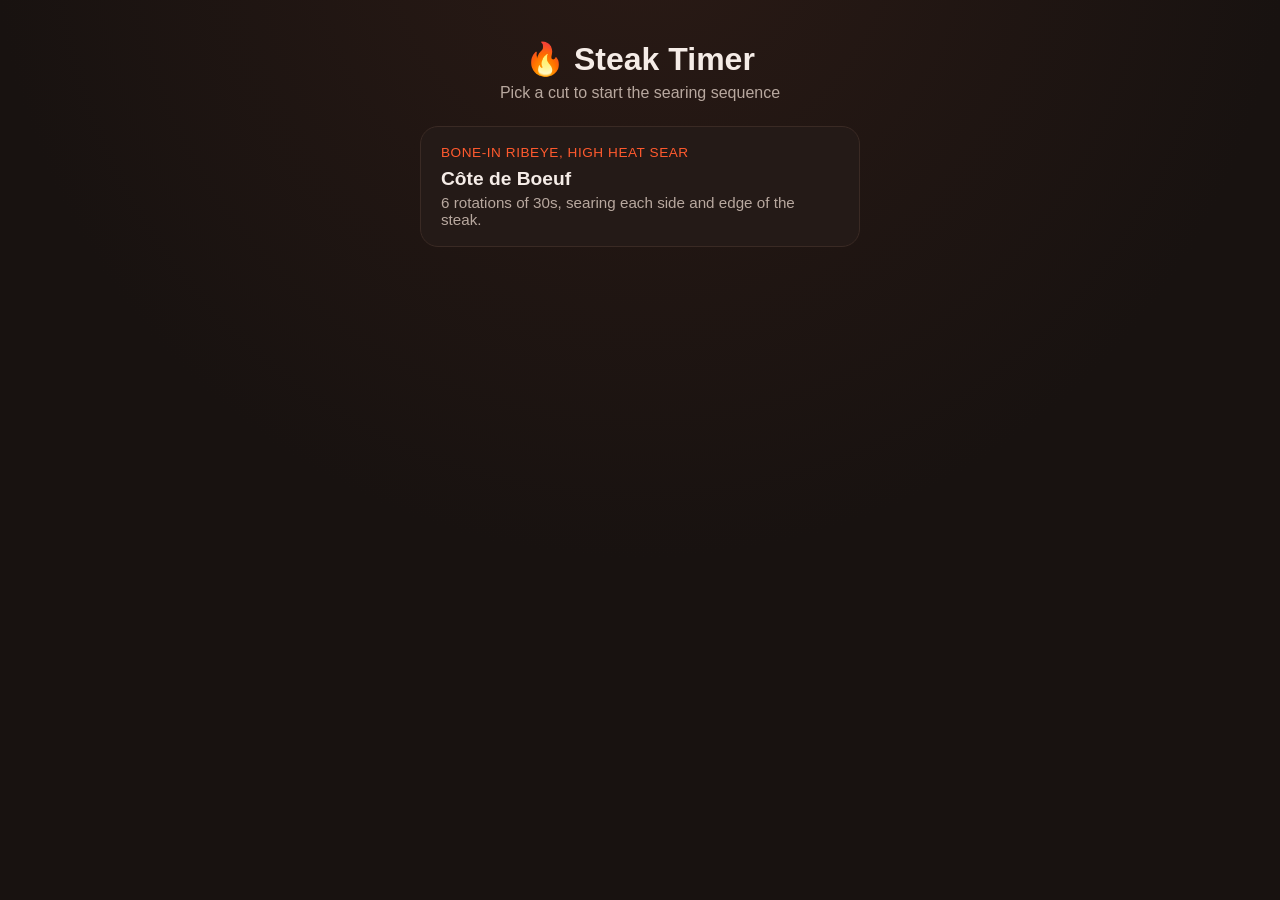
==== cooking-timer-app/index.html @ 33258ddd "Added cooking timer app files" ====
<!DOCTYPE html>
<html lang="en">
<head>
<meta charset="UTF-8">
<meta name="viewport" content="width=device-width, initial-scale=1, viewport-fit=cover">
<title>Steak Timer</title>
<link rel="stylesheet" href="style.css">
</head>
<body>

<main id="app">

  <!-- Recipe selection screen -->
  <section id="screen-select" class="screen">
    <header class="app-header">
      <h1>🔥 Steak Timer</h1>
      <p class="tagline">Pick a cut to start the searing sequence</p>
    </header>

    <div id="recipe-list" class="recipe-list"></div>
  </section>

  <!-- Timer screen -->
  <section id="screen-timer" class="screen hidden">

    <header class="timer-header">
      <button id="btn-back" class="icon-btn" aria-label="Back to recipe list">←</button>
      <div class="timer-title">
        <h2 id="recipe-name"></h2>
        <div id="step-dots" class="step-dots"></div>
      </div>
      <button id="btn-mute" class="icon-btn" aria-label="Toggle voice announcements">🔊</button>
    </header>

    <div class="timer-body">
      <div class="ring-wrap">
        <svg class="ring" viewBox="0 0 200 200">
          <circle class="ring-track" cx="100" cy="100" r="90"></circle>
          <circle id="ring-progress" class="ring-progress" cx="100" cy="100" r="90"></circle>
        </svg>
        <div class="ring-center">
          <div id="time-left" class="time-left">0:30</div>
          <div id="step-count" class="step-count">Step 1 of 6</div>
        </div>
      </div>

      <div id="instruction" class="instruction">Sear side 1</div>
      <div id="next-up" class="next-up">Next: Sear side 2</div>
    </div>

    <div class="controls">
      <button id="btn-skip" class="btn btn-secondary">Skip ⏭</button>
      <button id="btn-pause" class="btn btn-primary">Start</button>
      <button id="btn-reset" class="btn btn-secondary">Reset ⟲</button>
    </div>
  </section>

  <!-- Done screen -->
  <section id="screen-done" class="screen hidden">
    <div class="done-content">
      <div class="done-emoji">🥩</div>
      <h2>Searing complete</h2>
      <p>All 6 sides seared. Rest the steak before slicing.</p>
      <button id="btn-again" class="btn btn-primary">Cook another</button>
    </div>
  </section>

</main>

<script src="recipes.js"></script>
<script src="app.js"></script>
</body>
</html>
---- cooking-timer-app/style.css ----
:root {
  --bg: #181210;
  --bg-panel: #241a17;
  --ember: #ff5a2e;
  --ember-dim: #7a2e17;
  --char: #0f0b0a;
  --text: #f5ece7;
  --text-dim: #b8a89f;
  --good: #4caf7d;
  --ring-track: #2e2321;
  --radius: 18px;
}

* { box-sizing: border-box; }

html, body {
  height: 100%;
  margin: 0;
}

body {
  background: radial-gradient(circle at 50% -10%, #2a1a15 0%, var(--bg) 55%);
  color: var(--text);
  font-family: -apple-system, BlinkMacSystemFont, "Segoe UI", Roboto, sans-serif;
  min-height: 100vh;
  display: flex;
  flex-direction: column;
}

#app {
  flex: 1;
  display: flex;
  flex-direction: column;
  max-width: 480px;
  margin: 0 auto;
  width: 100%;
  padding: 0 20px 24px;
}

.screen { flex: 1; display: flex; flex-direction: column; }
.hidden { display: none !important; }

/* ---------- Header ---------- */

.app-header {
  text-align: center;
  padding: 40px 0 24px;
}

.app-header h1 {
  font-size: 2rem;
  margin: 0 0 6px;
}

.tagline {
  color: var(--text-dim);
  margin: 0;
}

/* ---------- Recipe list ---------- */

.recipe-list {
  display: flex;
  flex-direction: column;
  gap: 14px;
}

.recipe-card {
  background: var(--bg-panel);
  border: 1px solid #3a2a24;
  border-radius: var(--radius);
  padding: 18px 20px;
  text-align: left;
  color: var(--text);
  cursor: pointer;
  font-family: inherit;
  transition: border-color 0.15s, transform 0.1s;
}

.recipe-card:hover { border-color: var(--ember); }
.recipe-card:active { transform: scale(0.98); }

.recipe-card h3 {
  margin: 0 0 4px;
  font-size: 1.2rem;
}

.recipe-card .subtitle {
  color: var(--ember);
  font-size: 0.85rem;
  margin: 0 0 8px;
  text-transform: uppercase;
  letter-spacing: 0.04em;
}

.recipe-card .description {
  color: var(--text-dim);
  margin: 0;
  font-size: 0.95rem;
}

/* ---------- Timer header ---------- */

.timer-header {
  display: flex;
  align-items: center;
  justify-content: space-between;
  padding: 20px 0 8px;
  gap: 12px;
}

.timer-title { text-align: center; flex: 1; }
.timer-title h2 { margin: 0 0 8px; font-size: 1.3rem; }

.icon-btn {
  background: var(--bg-panel);
  border: 1px solid #3a2a24;
  color: var(--text);
  width: 44px;
  height: 44px;
  border-radius: 50%;
  font-size: 1.1rem;
  cursor: pointer;
  flex-shrink: 0;
}

.icon-btn.muted { opacity: 0.4; }

.step-dots {
  display: flex;
  justify-content: center;
  gap: 6px;
}

.step-dots .dot {
  width: 9px;
  height: 9px;
  border-radius: 50%;
  background: var(--ring-track);
  transition: background 0.2s;
}

.step-dots .dot.done { background: var(--good); }
.step-dots .dot.active { background: var(--ember); }

/* ---------- Timer body ---------- */

.timer-body {
  flex: 1;
  display: flex;
  flex-direction: column;
  align-items: center;
  justify-content: center;
  gap: 20px;
  padding: 10px 0 20px;
}

.ring-wrap {
  position: relative;
  width: min(70vw, 280px);
  height: min(70vw, 280px);
}

.ring { width: 100%; height: 100%; transform: rotate(-90deg); }

.ring-track {
  fill: none;
  stroke: var(--ring-track);
  stroke-width: 10;
}

.ring-progress {
  fill: none;
  stroke: var(--ember);
  stroke-width: 10;
  stroke-linecap: round;
  stroke-dasharray: 565.48;
  stroke-dashoffset: 0;
  transition: stroke-dashoffset 0.2s linear, stroke 0.2s;
}

.ring-progress.warning { stroke: #ffb84d; }

.ring-center {
  position: absolute;
  inset: 0;
  display: flex;
  flex-direction: column;
  align-items: center;
  justify-content: center;
}

.time-left {
  font-size: 3.2rem;
  font-weight: 700;
  font-variant-numeric: tabular-nums;
  line-height: 1;
}

.step-count {
  color: var(--text-dim);
  margin-top: 6px;
  font-size: 0.9rem;
}

.instruction {
  font-size: 1.8rem;
  font-weight: 700;
  text-align: center;
  color: var(--text);
}

.next-up {
  color: var(--text-dim);
  font-size: 1rem;
}

/* ---------- Controls ---------- */

.controls {
  display: flex;
  gap: 10px;
  padding-bottom: 10px;
}

.btn {
  flex: 1;
  padding: 16px 12px;
  border-radius: 14px;
  border: none;
  font-size: 1rem;
  font-weight: 600;
  cursor: pointer;
  font-family: inherit;
}

.btn-primary {
  background: var(--ember);
  color: var(--char);
  flex: 1.4;
}

.btn-primary:active { background: #e04a20; }

.btn-secondary {
  background: var(--bg-panel);
  color: var(--text);
  border: 1px solid #3a2a24;
}

.btn-secondary:active { border-color: var(--ember); }

/* ---------- Done screen ---------- */

#screen-done {
  align-items: center;
  justify-content: center;
  text-align: center;
}

.done-content {
  display: flex;
  flex-direction: column;
  align-items: center;
  gap: 10px;
}

.done-emoji { font-size: 4rem; }

.done-content h2 { margin: 0; }
.done-content p { color: var(--text-dim); margin: 0 0 16px; }

.done-content .btn { min-width: 200px; }
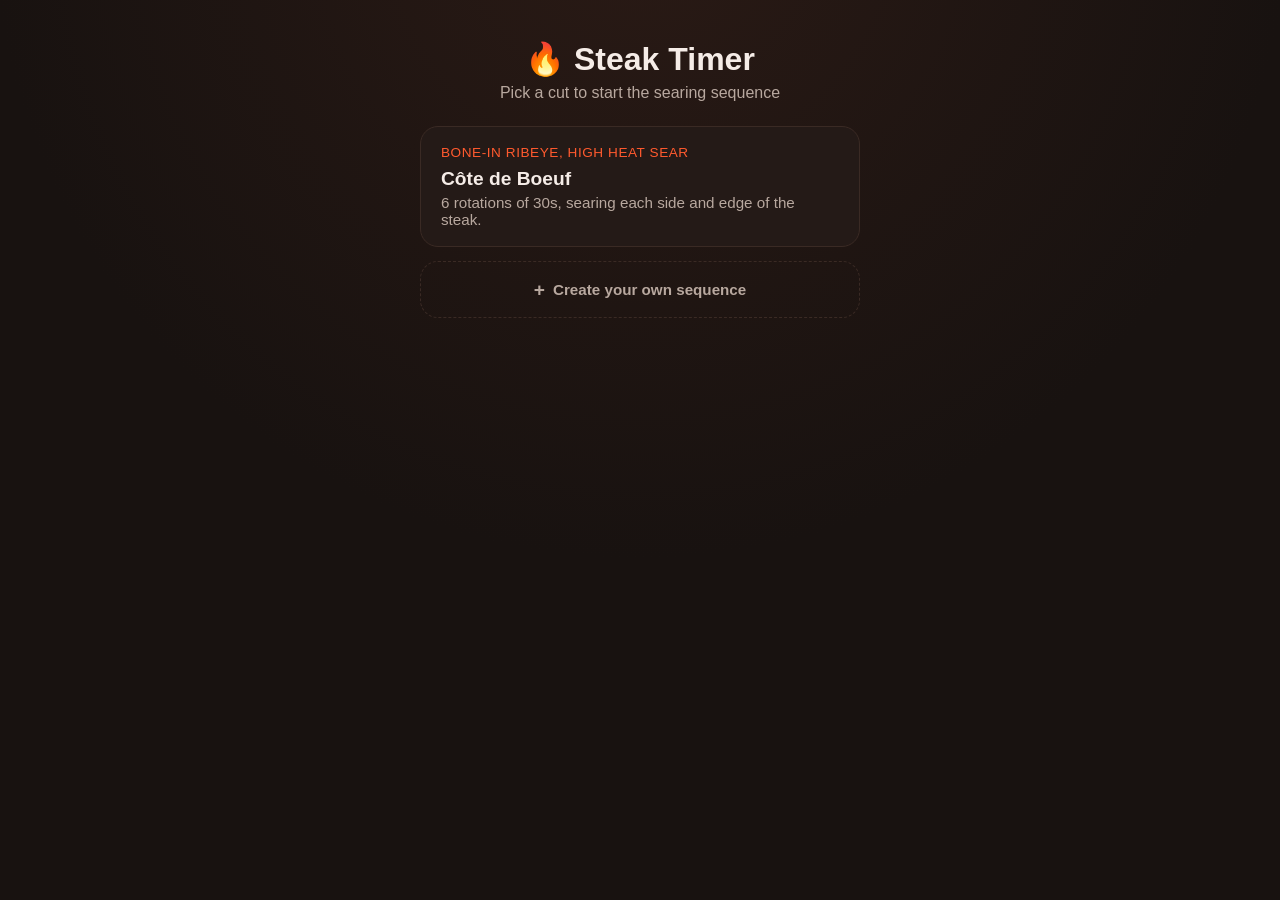
==== commit 4293c4bd: "Add custom sequence builder and show elapsed time on completion Adds a "Create your own sequence" fl" ====
--- a/cooking-timer-app/index.html
+++ b/cooking-timer-app/index.html
@@ -3,6 +3,9 @@
 <head>
 <meta charset="UTF-8">
 <meta name="viewport" content="width=device-width, initial-scale=1, viewport-fit=cover">
+<meta name="description" content="Hands-free searing timer that walks you through each side, step by step, with a spoken cue when it's time to flip.">
+<meta name="theme-color" content="#181210">
+<link rel="icon" href="data:image/svg+xml,%3Csvg xmlns='http://www.w3.org/2000/svg' viewBox='0 0 100 100'%3E%3Ctext y='.9em' font-size='90'%3E%F0%9F%94%A5%3C/text%3E%3C/svg%3E">
 <title>Steak Timer</title>
 <link rel="stylesheet" href="style.css">
 </head>
@@ -13,7 +16,7 @@
   <!-- Recipe selection screen -->
   <section id="screen-select" class="screen">
     <header class="app-header">
-      <h1>🔥 Steak Timer</h1>
+      <h1 id="app-title" tabindex="-1"><span aria-hidden="true">🔥</span> Steak Timer</h1>
       <p class="tagline">Pick a cut to start the searing sequence</p>
     </header>
 
@@ -26,15 +29,15 @@
     <header class="timer-header">
       <button id="btn-back" class="icon-btn" aria-label="Back to recipe list">←</button>
       <div class="timer-title">
-        <h2 id="recipe-name"></h2>
-        <div id="step-dots" class="step-dots"></div>
+        <h2 id="recipe-name" tabindex="-1"></h2>
+        <div id="step-dots" class="step-dots" aria-hidden="true"></div>
       </div>
       <button id="btn-mute" class="icon-btn" aria-label="Toggle voice announcements">🔊</button>
     </header>
 
     <div class="timer-body">
       <div class="ring-wrap">
-        <svg class="ring" viewBox="0 0 200 200">
+        <svg class="ring" viewBox="0 0 200 200" aria-hidden="true">
           <circle class="ring-track" cx="100" cy="100" r="90"></circle>
           <circle id="ring-progress" class="ring-progress" cx="100" cy="100" r="90"></circle>
         </svg>
@@ -44,24 +47,55 @@
         </div>
       </div>
 
-      <div id="instruction" class="instruction">Sear side 1</div>
+      <div id="instruction" class="instruction" aria-live="polite" aria-atomic="true">Sear side 1</div>
       <div id="next-up" class="next-up">Next: Sear side 2</div>
     </div>
 
     <div class="controls">
-      <button id="btn-skip" class="btn btn-secondary">Skip ⏭</button>
+      <button id="btn-skip" class="btn btn-secondary">Skip <span aria-hidden="true">⏭</span></button>
       <button id="btn-pause" class="btn btn-primary">Start</button>
-      <button id="btn-reset" class="btn btn-secondary">Reset ⟲</button>
+      <button id="btn-reset" class="btn btn-secondary">Reset <span aria-hidden="true">⟲</span></button>
     </div>
+
+    <div class="elapsed">Total elapsed: <span id="elapsed-time">0:00</span></div>
   </section>
 
   <!-- Done screen -->
   <section id="screen-done" class="screen hidden">
     <div class="done-content">
-      <div class="done-emoji">🥩</div>
-      <h2>Searing complete</h2>
-      <p>All 6 sides seared. Rest the steak before slicing.</p>
+      <div class="done-emoji" aria-hidden="true">🥩</div>
+      <h2 id="done-heading" tabindex="-1">Searing complete</h2>
+      <p id="done-summary">All 6 sides seared. Rest the steak before slicing.</p>
+      <p class="done-elapsed">Total cooking time: <span id="done-elapsed-time">0:00</span></p>
       <button id="btn-again" class="btn btn-primary">Cook another</button>
+    </div>
+  </section>
+
+  <!-- Custom sequence builder -->
+  <section id="screen-builder" class="screen hidden">
+    <header class="timer-header">
+      <button id="btn-builder-back" class="icon-btn" aria-label="Back to recipe list">←</button>
+      <div class="timer-title">
+        <h2 id="builder-heading" tabindex="-1">New Sequence</h2>
+      </div>
+      <span class="icon-btn-placeholder" aria-hidden="true"></span>
+    </header>
+
+    <div class="builder-body">
+      <label class="field">
+        <span class="field-label">Sequence name</span>
+        <input id="builder-name" type="text" placeholder="e.g. Ribeye four sides" maxlength="60">
+      </label>
+
+      <div id="builder-steps" class="builder-steps"></div>
+
+      <button id="btn-add-step" type="button" class="btn btn-secondary btn-add-step">+ Add step</button>
+
+      <p id="builder-error" class="builder-error hidden" role="alert"></p>
+    </div>
+
+    <div class="controls">
+      <button id="btn-start-custom" class="btn btn-primary">Start Sequence</button>
     </div>
   </section>
 
--- a/cooking-timer-app/style.css
+++ b/cooking-timer-app/style.css
@@ -3,11 +3,13 @@
   --bg-panel: #241a17;
   --ember: #ff5a2e;
   --ember-dim: #7a2e17;
+  --ember-dim-rgb: 122, 46, 23;
   --char: #0f0b0a;
   --text: #f5ece7;
   --text-dim: #b8a89f;
   --good: #4caf7d;
   --ring-track: #2e2321;
+  --border: #3a2a24;
   --radius: 18px;
 }
 
@@ -34,11 +36,30 @@
   max-width: 480px;
   margin: 0 auto;
   width: 100%;
-  padding: 0 20px 24px;
+  padding: 0 20px calc(24px + env(safe-area-inset-bottom));
 }
 
 .screen { flex: 1; display: flex; flex-direction: column; }
 .hidden { display: none !important; }
+
+/* ---------- Focus ---------- */
+
+.recipe-card-main:focus-visible,
+.recipe-card-add:focus-visible,
+.btn:focus-visible,
+.icon-btn:focus-visible,
+.step-remove-btn:focus-visible,
+input:focus-visible {
+  outline: 2px solid var(--ember);
+  outline-offset: 2px;
+}
+
+#app-title:focus-visible,
+#recipe-name:focus-visible,
+#done-heading:focus-visible,
+#builder-heading:focus-visible {
+  outline: none;
+}
 
 /* ---------- Header ---------- */
 
@@ -66,19 +87,27 @@
 }
 
 .recipe-card {
+  position: relative;
   background: var(--bg-panel);
-  border: 1px solid #3a2a24;
+  border: 1px solid var(--border);
   border-radius: var(--radius);
+  transition: border-color 0.15s, transform 0.1s;
+}
+
+.recipe-card:hover { border-color: var(--ember); }
+.recipe-card:active { transform: scale(0.98); }
+
+.recipe-card-main {
+  display: block;
+  width: 100%;
   padding: 18px 20px;
   text-align: left;
+  background: none;
+  border: none;
   color: var(--text);
   cursor: pointer;
   font-family: inherit;
-  transition: border-color 0.15s, transform 0.1s;
-}
-
-.recipe-card:hover { border-color: var(--ember); }
-.recipe-card:active { transform: scale(0.98); }
+}
 
 .recipe-card h3 {
   margin: 0 0 4px;
@@ -97,7 +126,53 @@
   color: var(--text-dim);
   margin: 0;
   font-size: 0.95rem;
-}
+  overflow: hidden;
+  text-overflow: ellipsis;
+  display: -webkit-box;
+  -webkit-line-clamp: 2;
+  -webkit-box-orient: vertical;
+}
+
+.recipe-card-delete {
+  position: absolute;
+  top: 10px;
+  right: 10px;
+  width: 28px;
+  height: 28px;
+  border-radius: 50%;
+  border: none;
+  background: rgba(var(--ember-dim-rgb), 0.35);
+  color: var(--text-dim);
+  font-size: 1rem;
+  line-height: 1;
+  cursor: pointer;
+  transition: background 0.15s, color 0.15s, transform 0.1s;
+}
+
+.recipe-card-delete:hover { background: rgba(var(--ember-dim-rgb), 0.7); color: var(--text); }
+.recipe-card-delete:active { transform: scale(0.9); }
+
+.recipe-card-add {
+  display: flex;
+  align-items: center;
+  justify-content: center;
+  gap: 8px;
+  width: 100%;
+  padding: 18px 20px;
+  background: transparent;
+  border: 1px dashed var(--border);
+  border-radius: var(--radius);
+  color: var(--text-dim);
+  font-family: inherit;
+  font-size: 0.95rem;
+  font-weight: 600;
+  cursor: pointer;
+  transition: border-color 0.15s, color 0.15s, transform 0.1s;
+}
+
+.recipe-card-add:hover { border-color: var(--ember); color: var(--text); }
+.recipe-card-add:active { transform: scale(0.98); }
+.recipe-card-add .add-icon { font-size: 1.2rem; line-height: 1; }
 
 /* ---------- Timer header ---------- */
 
@@ -114,7 +189,7 @@
 
 .icon-btn {
   background: var(--bg-panel);
-  border: 1px solid #3a2a24;
+  border: 1px solid var(--border);
   color: var(--text);
   width: 44px;
   height: 44px;
@@ -122,8 +197,11 @@
   font-size: 1.1rem;
   cursor: pointer;
   flex-shrink: 0;
-}
-
+  transition: border-color 0.15s, background 0.15s, transform 0.1s;
+}
+
+.icon-btn:hover { border-color: var(--ember); background: rgba(var(--ember-dim-rgb), 0.35); }
+.icon-btn:active { transform: scale(0.92); }
 .icon-btn.muted { opacity: 0.4; }
 
 .step-dots {
@@ -232,6 +310,7 @@
   font-weight: 600;
   cursor: pointer;
   font-family: inherit;
+  transition: background 0.15s, border-color 0.15s, filter 0.1s, transform 0.1s;
 }
 
 .btn-primary {
@@ -240,15 +319,32 @@
   flex: 1.4;
 }
 
-.btn-primary:active { background: #e04a20; }
+.btn-primary:hover { filter: brightness(1.1); }
+.btn-primary:active { filter: brightness(0.85); transform: scale(0.98); }
 
 .btn-secondary {
   background: var(--bg-panel);
   color: var(--text);
-  border: 1px solid #3a2a24;
-}
-
-.btn-secondary:active { border-color: var(--ember); }
+  border: 1px solid var(--border);
+}
+
+.btn-secondary:hover { border-color: var(--ember); background: rgba(var(--ember-dim-rgb), 0.35); }
+.btn-secondary:active { border-color: var(--ember); transform: scale(0.98); }
+
+/* ---------- Elapsed time ---------- */
+
+.elapsed {
+  text-align: center;
+  color: var(--text-dim);
+  font-size: 0.9rem;
+  font-variant-numeric: tabular-nums;
+  padding-bottom: 6px;
+}
+
+.elapsed span {
+  color: var(--text);
+  font-weight: 600;
+}
 
 /* ---------- Done screen ---------- */
 
@@ -268,6 +364,130 @@
 .done-emoji { font-size: 4rem; }
 
 .done-content h2 { margin: 0; }
-.done-content p { color: var(--text-dim); margin: 0 0 16px; }
+.done-content p { color: var(--text-dim); margin: 0; }
+#done-summary { margin-bottom: 4px; }
+
+.done-elapsed {
+  font-variant-numeric: tabular-nums;
+  margin-bottom: 16px !important;
+}
+
+.done-elapsed span {
+  color: var(--text);
+  font-weight: 600;
+}
 
 .done-content .btn { min-width: 200px; }
+
+/* ---------- Builder ---------- */
+
+.builder-body {
+  flex: 1;
+  display: flex;
+  flex-direction: column;
+  gap: 18px;
+  padding: 16px 0 20px;
+}
+
+.field {
+  display: flex;
+  flex-direction: column;
+  gap: 6px;
+}
+
+.field-label {
+  font-size: 0.85rem;
+  color: var(--text-dim);
+}
+
+.field input[type="text"],
+.step-label-input,
+.step-duration-input {
+  background: var(--bg-panel);
+  border: 1px solid var(--border);
+  border-radius: 12px;
+  padding: 12px 14px;
+  color: var(--text);
+  font-size: 0.95rem;
+  font-family: inherit;
+}
+
+.builder-steps {
+  display: flex;
+  flex-direction: column;
+  gap: 10px;
+}
+
+.step-row {
+  display: flex;
+  align-items: center;
+  gap: 8px;
+}
+
+.step-label-input {
+  flex: 1;
+  min-width: 0;
+}
+
+.step-duration-input {
+  width: 60px;
+  padding: 12px 8px;
+  text-align: right;
+  font-variant-numeric: tabular-nums;
+}
+
+.step-duration-unit {
+  color: var(--text-dim);
+  font-size: 0.85rem;
+}
+
+.step-remove-btn {
+  width: 36px;
+  height: 36px;
+  flex-shrink: 0;
+  border-radius: 50%;
+  border: 1px solid var(--border);
+  background: var(--bg-panel);
+  color: var(--text-dim);
+  font-size: 1rem;
+  cursor: pointer;
+  transition: border-color 0.15s, color 0.15s, transform 0.1s;
+}
+
+.step-remove-btn:hover:not(:disabled) { border-color: var(--ember); color: var(--text); }
+.step-remove-btn:active:not(:disabled) { transform: scale(0.9); }
+.step-remove-btn:disabled { opacity: 0.3; cursor: not-allowed; }
+
+.btn-add-step {
+  align-self: flex-start;
+  flex: none;
+  padding: 10px 18px;
+}
+
+.builder-error {
+  color: #ff8a6a;
+  font-size: 0.9rem;
+  text-align: center;
+  margin: -8px 0 0;
+}
+
+.icon-btn-placeholder {
+  width: 44px;
+  height: 44px;
+  flex-shrink: 0;
+}
+
+/* ---------- Reduced motion ---------- */
+
+@media (prefers-reduced-motion: reduce) {
+  .ring-progress,
+  .step-dots .dot,
+  .recipe-card,
+  .recipe-card-add,
+  .recipe-card-delete,
+  .step-remove-btn,
+  .icon-btn,
+  .btn {
+    transition: none;
+  }
+}
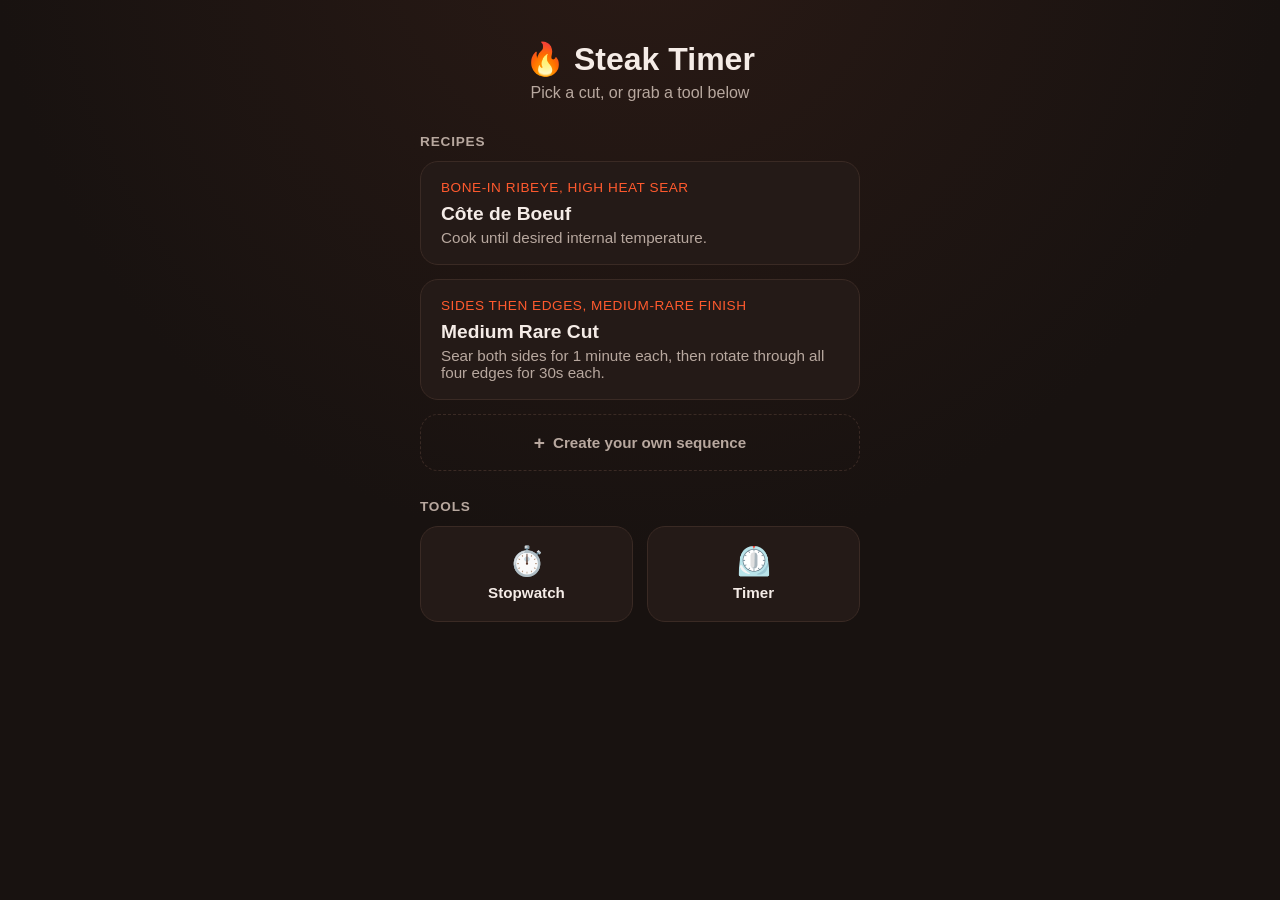
==== commit b29e8a34: "Add Stopwatch and Timer modes, polish new screens Stopwatch: basic count-up with tenths, start/pause" ====
--- a/cooking-timer-app/index.html
+++ b/cooking-timer-app/index.html
@@ -17,17 +17,30 @@
   <section id="screen-select" class="screen">
     <header class="app-header">
       <h1 id="app-title" tabindex="-1"><span aria-hidden="true">🔥</span> Steak Timer</h1>
-      <p class="tagline">Pick a cut to start the searing sequence</p>
-    </header>
-
+      <p class="tagline">Pick a cut, or grab a tool below</p>
+    </header>
+
+    <h2 class="section-heading">Recipes</h2>
     <div id="recipe-list" class="recipe-list"></div>
+
+    <h2 class="section-heading">Tools</h2>
+    <div class="tools-row">
+      <button id="btn-open-stopwatch" type="button" class="tool-card">
+        <span class="tool-icon" aria-hidden="true">⏱️</span>
+        Stopwatch
+      </button>
+      <button id="btn-open-timer-setup" type="button" class="tool-card">
+        <span class="tool-icon" aria-hidden="true">⏲️</span>
+        Timer
+      </button>
+    </div>
   </section>
 
   <!-- Timer screen -->
   <section id="screen-timer" class="screen hidden">
 
     <header class="timer-header">
-      <button id="btn-back" class="icon-btn" aria-label="Back to recipe list">←</button>
+      <button id="btn-back" class="icon-btn" aria-label="Back to home">←</button>
       <div class="timer-title">
         <h2 id="recipe-name" tabindex="-1"></h2>
         <div id="step-dots" class="step-dots" aria-hidden="true"></div>
@@ -74,7 +87,7 @@
   <!-- Custom sequence builder -->
   <section id="screen-builder" class="screen hidden">
     <header class="timer-header">
-      <button id="btn-builder-back" class="icon-btn" aria-label="Back to recipe list">←</button>
+      <button id="btn-builder-back" class="icon-btn" aria-label="Back to home">←</button>
       <div class="timer-title">
         <h2 id="builder-heading" tabindex="-1">New Sequence</h2>
       </div>
@@ -99,6 +112,93 @@
     </div>
   </section>
 
+  <!-- Stopwatch -->
+  <section id="screen-stopwatch" class="screen hidden">
+    <header class="timer-header">
+      <button id="btn-stopwatch-back" class="icon-btn" aria-label="Back to home">←</button>
+      <div class="timer-title">
+        <h2 id="stopwatch-heading" tabindex="-1">Stopwatch</h2>
+      </div>
+      <span class="icon-btn-placeholder" aria-hidden="true"></span>
+    </header>
+
+    <div class="timer-body">
+      <div id="stopwatch-time" class="stopwatch-time">0:00.0</div>
+    </div>
+
+    <div class="controls">
+      <button id="btn-stopwatch-pause" class="btn btn-primary">Start</button>
+      <button id="btn-stopwatch-reset" class="btn btn-secondary">Reset <span aria-hidden="true">⟲</span></button>
+    </div>
+  </section>
+
+  <!-- Timer setup -->
+  <section id="screen-timer-setup" class="screen hidden">
+    <header class="timer-header">
+      <button id="btn-timer-setup-back" class="icon-btn" aria-label="Back to home">←</button>
+      <div class="timer-title">
+        <h2 id="timer-setup-heading" tabindex="-1">Set Timer</h2>
+      </div>
+      <span class="icon-btn-placeholder" aria-hidden="true"></span>
+    </header>
+
+    <div class="builder-body">
+      <div class="duration-fields">
+        <label class="field">
+          <span class="field-label">Minutes</span>
+          <input id="timer-minutes" type="number" min="0" max="180" value="1" inputmode="numeric">
+        </label>
+        <label class="field">
+          <span class="field-label">Seconds</span>
+          <input id="timer-seconds" type="number" min="0" max="59" value="0" inputmode="numeric">
+        </label>
+      </div>
+
+      <label class="checkbox-field">
+        <input id="timer-repeat" type="checkbox">
+        <span>Repeat when it reaches zero</span>
+      </label>
+
+      <p id="timer-setup-error" class="builder-error hidden" role="alert"></p>
+    </div>
+
+    <div class="controls">
+      <button id="btn-start-timer" class="btn btn-primary">Start Timer</button>
+    </div>
+  </section>
+
+  <!-- Running custom timer -->
+  <section id="screen-tool-timer" class="screen hidden">
+    <header class="timer-header">
+      <button id="btn-tool-timer-back" class="icon-btn" aria-label="Back to home">←</button>
+      <div class="timer-title">
+        <h2 id="tool-timer-heading" tabindex="-1">Timer</h2>
+      </div>
+      <button id="btn-timer-mute" class="icon-btn" aria-label="Toggle voice announcements">🔊</button>
+    </header>
+
+    <div class="timer-body">
+      <div class="ring-wrap">
+        <svg class="ring" viewBox="0 0 200 200" aria-hidden="true">
+          <circle class="ring-track" cx="100" cy="100" r="90"></circle>
+          <circle id="tool-timer-ring-progress" class="ring-progress" cx="100" cy="100" r="90"></circle>
+        </svg>
+        <div class="ring-center">
+          <div id="tool-timer-time-left" class="time-left">1:00</div>
+        </div>
+      </div>
+
+      <div id="tool-timer-status" class="instruction" aria-live="polite" aria-atomic="true"></div>
+    </div>
+
+    <div class="controls">
+      <button id="btn-tool-timer-pause" class="btn btn-primary">Start</button>
+      <button id="btn-tool-timer-reset" class="btn btn-secondary">Reset <span aria-hidden="true">⟲</span></button>
+    </div>
+
+    <div id="tool-timer-elapsed" class="elapsed hidden">Total elapsed: <span id="tool-timer-elapsed-time">0:00</span></div>
+  </section>
+
 </main>
 
 <script src="recipes.js"></script>
--- a/cooking-timer-app/style.css
+++ b/cooking-timer-app/style.css
@@ -46,6 +46,7 @@
 
 .recipe-card-main:focus-visible,
 .recipe-card-add:focus-visible,
+.tool-card:focus-visible,
 .btn:focus-visible,
 .icon-btn:focus-visible,
 .step-remove-btn:focus-visible,
@@ -57,7 +58,10 @@
 #app-title:focus-visible,
 #recipe-name:focus-visible,
 #done-heading:focus-visible,
-#builder-heading:focus-visible {
+#builder-heading:focus-visible,
+#stopwatch-heading:focus-visible,
+#timer-setup-heading:focus-visible,
+#tool-timer-heading:focus-visible {
   outline: none;
 }
 
@@ -77,6 +81,19 @@
   color: var(--text-dim);
   margin: 0;
 }
+
+/* ---------- Section headings ---------- */
+
+.section-heading {
+  font-size: 0.85rem;
+  font-weight: 700;
+  text-transform: uppercase;
+  letter-spacing: 0.06em;
+  color: var(--text-dim);
+  margin: 28px 0 12px;
+}
+
+.section-heading:first-of-type { margin-top: 8px; }
 
 /* ---------- Recipe list ---------- */
 
@@ -174,6 +191,35 @@
 .recipe-card-add:active { transform: scale(0.98); }
 .recipe-card-add .add-icon { font-size: 1.2rem; line-height: 1; }
 
+/* ---------- Tools ---------- */
+
+.tools-row {
+  display: flex;
+  gap: 14px;
+}
+
+.tool-card {
+  flex: 1;
+  display: flex;
+  flex-direction: column;
+  align-items: center;
+  gap: 8px;
+  padding: 20px 12px;
+  background: var(--bg-panel);
+  border: 1px solid var(--border);
+  border-radius: var(--radius);
+  color: var(--text);
+  font-family: inherit;
+  font-size: 0.95rem;
+  font-weight: 600;
+  cursor: pointer;
+  transition: border-color 0.15s, transform 0.1s;
+}
+
+.tool-card:hover { border-color: var(--ember); }
+.tool-card:active { transform: scale(0.98); }
+.tool-card .tool-icon { font-size: 1.8rem; line-height: 1; }
+
 /* ---------- Timer header ---------- */
 
 .timer-header {
@@ -293,6 +339,14 @@
   font-size: 1rem;
 }
 
+.stopwatch-time {
+  font-size: 4rem;
+  font-weight: 700;
+  font-variant-numeric: tabular-nums;
+  line-height: 1;
+  text-align: center;
+}
+
 /* ---------- Controls ---------- */
 
 .controls {
@@ -412,6 +466,55 @@
   font-family: inherit;
 }
 
+.duration-fields {
+  display: flex;
+  gap: 14px;
+}
+
+.duration-fields .field { flex: 1; }
+
+.duration-fields input[type="number"] {
+  width: 100%;
+  background: var(--bg-panel);
+  border: 1px solid var(--border);
+  border-radius: 12px;
+  padding: 12px 14px;
+  color: var(--text);
+  font-size: 1.3rem;
+  font-family: inherit;
+  font-variant-numeric: tabular-nums;
+  text-align: center;
+  -moz-appearance: textfield;
+}
+
+.duration-fields input[type="number"]::-webkit-outer-spin-button,
+.duration-fields input[type="number"]::-webkit-inner-spin-button,
+.step-duration-input::-webkit-outer-spin-button,
+.step-duration-input::-webkit-inner-spin-button {
+  -webkit-appearance: none;
+  margin: 0;
+}
+
+.step-duration-input { -moz-appearance: textfield; }
+
+.checkbox-field {
+  display: flex;
+  align-items: center;
+  gap: 10px;
+  padding: 11px 2px;
+  color: var(--text);
+  font-size: 0.95rem;
+  cursor: pointer;
+}
+
+.checkbox-field input[type="checkbox"] {
+  width: 22px;
+  height: 22px;
+  flex-shrink: 0;
+  accent-color: var(--ember);
+  cursor: pointer;
+}
+
 .builder-steps {
   display: flex;
   flex-direction: column;
@@ -485,6 +588,7 @@
   .recipe-card,
   .recipe-card-add,
   .recipe-card-delete,
+  .tool-card,
   .step-remove-btn,
   .icon-btn,
   .btn {
